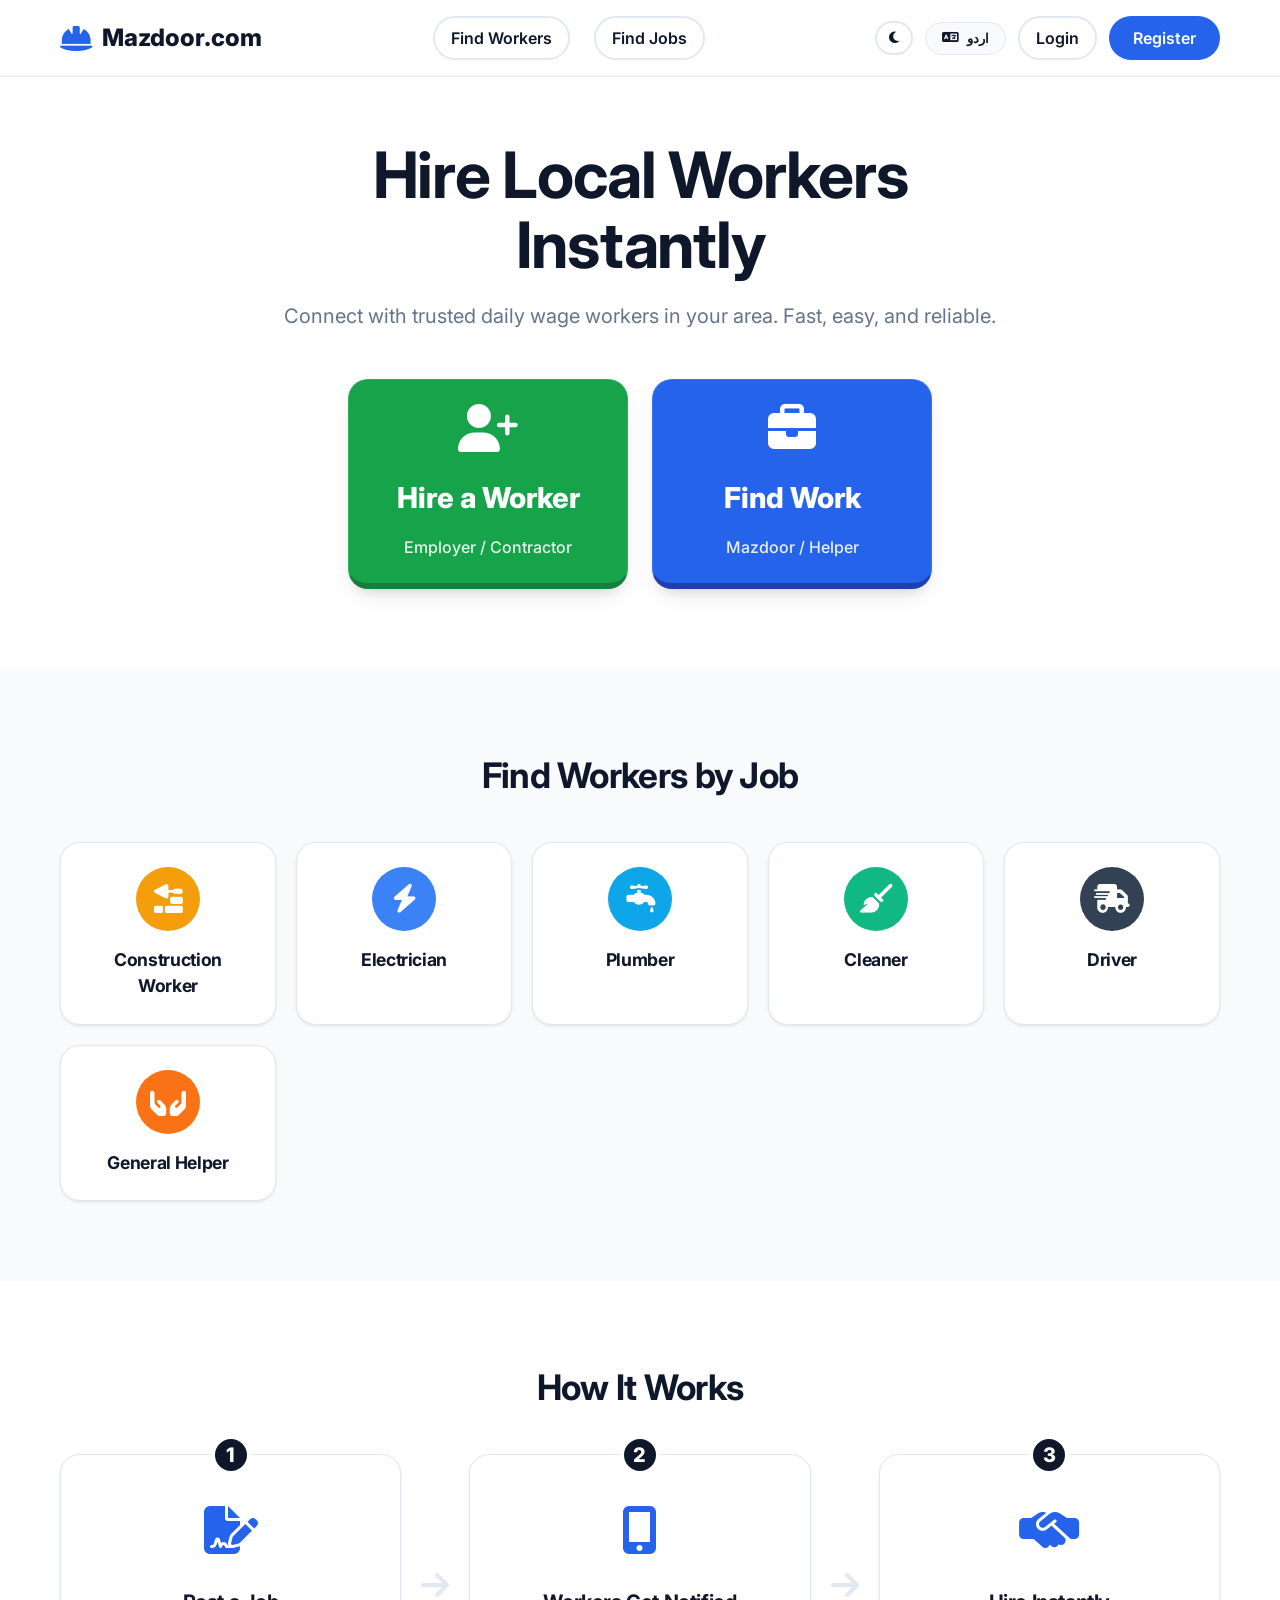
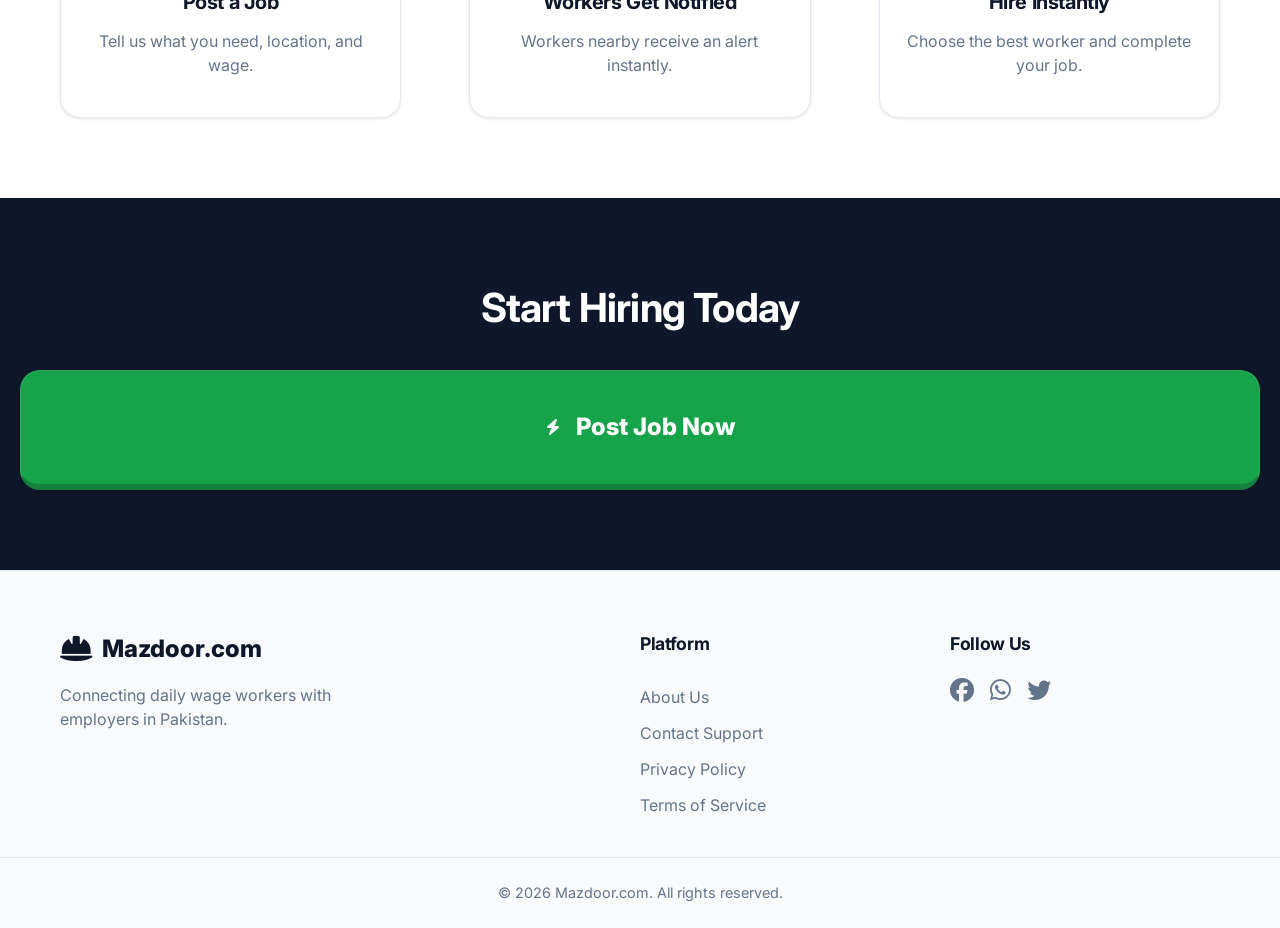
==== index.html @ 2efcf13f "Add files via upload" ====
<!DOCTYPE html>
<html lang="en">
<head>
    <meta charset="UTF-8">
    <meta name="viewport" content="width=device-width, initial-scale=1.0">
    <title>Mazdoor.com - Hire Local Workers Instantly</title>
    <!-- Google Fonts -->
    <link href="https://fonts.googleapis.com/css2?family=Inter:wght@400;500;600;700;800&family=Noto+Nastaliq+Urdu:wght@400;700&display=swap" rel="stylesheet">
    <!-- FontAwesome for Icons -->
    <link rel="stylesheet" href="https://cdnjs.cloudflare.com/ajax/libs/font-awesome/6.4.0/css/all.min.css">
    <!-- Custom CSS -->
    <link rel="stylesheet" href="styles.css">
</head>
<body>

    <!-- Top Navigation -->
    <nav class="navbar">
        <div class="nav-container">
            <a href="index.html" class="logo">
                <i class="fa-solid fa-helmet-safety text-primary"></i>
                <span data-en="Mazdoor.com" data-ur="مزدور ڈاٹ کام">Mazdoor.com</span>
            </a>
            
            <div class="nav-links">
                <a href="#categories" class="nav-item" data-en="Find Workers" data-ur="مزدور تلاش کریں">Find Workers</a>
                <a href="#how-it-works" class="nav-item" data-en="Find Jobs" data-ur="کام تلاش کریں">Find Jobs</a>
            </div>

            <div class="nav-actions">
                <button id="themeToggle" class="btn btn-outline" title="Toggle Dark/Light Mode" style="padding: 8px 12px;"><i class="fa-solid fa-moon"></i></button>
                <button id="langToggle" class="btn btn-lang" title="Switch Language"><i class="fa-solid fa-language"></i> <span id="langText">اردو</span></button>
                <a href="login.html" class="btn btn-outline" data-en="Login" data-ur="لاگ ان">Login</a>
                <a href="login.html#register" class="btn btn-primary d-none-mobile" data-en="Register" data-ur="رجسٹر کریں">Register</a>
            </div>
            
            <!-- Mobile Menu Toggle -->
            <button class="mobile-menu-btn" aria-label="Menu">
                <i class="fa-solid fa-bars"></i>
            </button>
        </div>
    </nav>

    <main>
        <!-- Hero Section -->
        <section class="hero">
            <div class="hero-container text-center">
                <h1 class="hero-title" data-en="Hire Local Workers Instantly" data-ur="مقامی مزدور فوری طور پر حاصل کریں">Hire Local Workers Instantly</h1>
                <p class="hero-subtitle" data-en="Connect with trusted daily wage workers in your area. Fast, easy, and reliable." data-ur="اپنے علاقے میں قابل اعتماد روزمرہ اجرت والے کارکنوں سے جڑیں۔ تیز، آسان اور قابل اعتماد۔">Connect with trusted daily wage workers in your area. Fast, easy, and reliable.</p>
                
                <div class="hero-buttons">
                    <a href="post-job.html" class="btn btn-massive btn-success">
                        <i class="fa-solid fa-user-plus icon-large"></i>
                        <span data-en="Hire a Worker" data-ur="مزدور کی خدمات حاصل کریں">Hire a Worker</span>
                        <small data-en="Employer / Contractor" data-ur="آجر / ٹھیکیدار">Employer / Contractor</small>
                    </a>
                    
                    <a href="worker-dashboard.html" class="btn btn-massive btn-primary-blue">
                        <i class="fa-solid fa-briefcase icon-large"></i>
                        <span data-en="Find Work" data-ur="کام تلاش کریں">Find Work</span>
                        <small data-en="Mazdoor / Helper" data-ur="مزدور / مددگار">Mazdoor / Helper</small>
                    </a>
                </div>
            </div>
            
            <!-- Subtle background decoration -->
            <div class="hero-bg-shape"></div>
        </section>

        <!-- Categories Section -->
        <section id="categories" class="section bg-light">
            <div class="section-container">
                <h2 class="section-title text-center" data-en="Find Workers by Job" data-ur="کام کے لحاظ سے مزدور تلاش کریں">Find Workers by Job</h2>
                
                <div class="category-grid">
                    <div class="category-card">
                        <div class="cat-icon bg-yellow"><i class="fa-solid fa-trowel-bricks"></i></div>
                        <h3 data-en="Construction Worker" data-ur="تعمیراتی کارکن">Construction Worker</h3>
                    </div>
                    
                    <div class="category-card">
                        <div class="cat-icon bg-blue"><i class="fa-solid fa-bolt"></i></div>
                        <h3 data-en="Electrician" data-ur="الیکٹریشن">Electrician</h3>
                    </div>
                    
                    <div class="category-card">
                        <div class="cat-icon bg-water"><i class="fa-solid fa-faucet-drip"></i></div>
                        <h3 data-en="Plumber" data-ur="پلمبر">Plumber</h3>
                    </div>
                    
                    <div class="category-card">
                        <div class="cat-icon bg-green"><i class="fa-solid fa-broom"></i></div>
                        <h3 data-en="Cleaner" data-ur="صفائی والا">Cleaner</h3>
                    </div>
                    
                    <div class="category-card">
                        <div class="cat-icon bg-dark"><i class="fa-solid fa-truck-fast"></i></div>
                        <h3 data-en="Driver" data-ur="ڈرائیور">Driver</h3>
                    </div>
                    
                    <div class="category-card">
                        <div class="cat-icon bg-orange"><i class="fa-solid fa-hands-holding"></i></div>
                        <h3 data-en="General Helper" data-ur="مددگار">General Helper</h3>
                    </div>
                </div>
            </div>
        </section>

        <!-- How It Works Section -->
        <section id="how-it-works" class="section">
            <div class="section-container">
                <h2 class="section-title text-center" data-en="How It Works" data-ur="یہ کیسے کام کرتا ہے">How It Works</h2>
                
                <div class="steps-grid">
                    <div class="step-card">
                        <div class="step-number">1</div>
                        <div class="step-icon"><i class="fa-solid fa-file-signature"></i></div>
                        <h3 data-en="Post a Job" data-ur="ملازمت پوسٹ کریں">Post a Job</h3>
                        <p data-en="Tell us what you need, location, and wage." data-ur="ہمیں بتائیں کہ آپ کو کیا ضرورت ہے، مقام اور اجرت۔">Tell us what you need, location, and wage.</p>
                    </div>
                    
                    <div class="step-arrow d-none-mobile"><i class="fa-solid fa-arrow-right"></i></div>
                    
                    <div class="step-card">
                        <div class="step-number">2</div>
                        <div class="step-icon"><i class="fa-solid fa-mobile-screen-button"></i></div>
                        <h3 data-en="Workers Get Notified" data-ur="مزدوروں کو اطلاع مل جائے گی">Workers Get Notified</h3>
                        <p data-en="Workers nearby receive an alert instantly." data-ur="قریبی کارکنوں کو فوری طور پر ایک الرٹ موصول ہوتا ہے۔">Workers nearby receive an alert instantly.</p>
                    </div>
                    
                    <div class="step-arrow d-none-mobile"><i class="fa-solid fa-arrow-right"></i></div>

                    <div class="step-card">
                        <div class="step-number">3</div>
                        <div class="step-icon"><i class="fa-solid fa-handshake-simple"></i></div>
                        <h3 data-en="Hire Instantly" data-ur="فوری طور پر ملازمت پر رکھیں">Hire Instantly</h3>
                        <p data-en="Choose the best worker and complete your job." data-ur="بہترین کارکن کا انتخاب کریں اور اپنا کام مکمل کریں۔">Choose the best worker and complete your job.</p>
                    </div>
                </div>
            </div>
        </section>
        
        <!-- Call to Action -->
        <section class="cta-section text-center">
            <h2 class="cta-title" data-en="Start Hiring Today" data-ur="آج ہی بھرتی شروع کریں">Start Hiring Today</h2>
            <a href="post-job.html" class="btn btn-massive btn-success no-subtext">
                <i class="fa-solid fa-bolt"></i>
                <span data-en="Post Job Now" data-ur="ابھی ملازمت پوسٹ کریں">Post Job Now</span>
            </a>
        </section>

    </main>

    <!-- Footer -->
    <footer class="footer">
        <div class="footer-container">
            <div class="footer-brand">
                <div class="logo">
                    <i class="fa-solid fa-helmet-safety"></i>
                    <span data-en="Mazdoor.com" data-ur="مزدور ڈاٹ کام">Mazdoor.com</span>
                </div>
                <p data-en="Connecting daily wage workers with employers in Pakistan." data-ur="پاکستان میں روزمرہ اجرت والے کارکنوں کو آجروں سے جوڑنا۔">Connecting daily wage workers with employers in Pakistan.</p>
            </div>
            
            <div class="footer-links">
                <h4 data-en="Platform" data-ur="پلیٹ فارم">Platform</h4>
                <a href="#" data-en="About Us" data-ur="ہمارے بارے میں">About Us</a>
                <a href="#" data-en="Contact Support" data-ur="ہم سے رابطہ کریں">Contact Support</a>
                <a href="#" data-en="Privacy Policy" data-ur="رازداری کی پالیسی">Privacy Policy</a>
                <a href="#" data-en="Terms of Service" data-ur="سروس کی شرائط">Terms of Service</a>
            </div>
            
            <div class="footer-social">
                <h4 data-en="Follow Us" data-ur="ہمیں فالو کریں">Follow Us</h4>
                <div class="social-icons">
                    <a href="#"><i class="fa-brands fa-facebook"></i></a>
                    <a href="#"><i class="fa-brands fa-whatsapp"></i></a>
                    <a href="#"><i class="fa-brands fa-twitter"></i></a>
                </div>
            </div>
        </div>
        <div class="footer-bottom text-center">
            <p data-en="&copy; 2026 Mazdoor.com. All rights reserved." data-ur="&copy; 2026 مزدور ڈاٹ کام. جملہ حقوق محفوظ ہیں۔">&copy; 2026 Mazdoor.com. All rights reserved.</p>
        </div>
    </footer>

    <script src="script.js"></script>
</body>
</html>
---- styles.css ----
:root {
    /* Colors tailored for Mazdoor.com */
    --primary: #2563EB; /* Blue for workers */
    --primary-dark: #1E40AF;
    --success: #16A34A; /* Green for employers/hiring */
    --success-hover: #15803D;
    --warning: #F59E0B;
    --danger: #DC2626;
    
    --bg-main: #FFFFFF;
    --bg-light: #F8FAFC;
    --bg-card: #FFFFFF;
    
    --text-dark: #0F172A;
    --text-muted: #64748B;
    --border-color: #E2E8F0;

    /* Spacing & Sizes */
    --radius-md: 12px;
    --radius-lg: 20px;
    --radius-pill: 9999px;
    
    --shadow-sm: 0 1px 3px rgba(0,0,0,0.1);
    --shadow-md: 0 4px 6px -1px rgba(0,0,0,0.1);
    --shadow-lg: 0 10px 15px -3px rgba(0,0,0,0.1);
    
    /* Typography */
    --font-main: 'Inter', sans-serif;
}

body.dark-mode {
    --bg-main: #0F172A;
    --bg-light: #1E293B;
    --bg-card: #1E293B;
    
    --text-dark: #F8FAFC;
    --text-muted: #94A3B8;
    --border-color: #334155;
}

* { margin: 0; padding: 0; box-sizing: border-box; }

body {
    font-family: var(--font-main);
    color: var(--text-dark);
    background-color: var(--bg-main);
    line-height: 1.5;
    -webkit-font-smoothing: antialiased;
}

/* Utilities */
.text-center { text-align: center; }
.text-primary { color: var(--primary); }
.bg-light { background-color: var(--bg-light); }

/* Language Specific */
.lang-ur {
    font-family: 'Noto Nastaliq Urdu', serif;
    font-size: 0.95em; /* Reduced from 1.1em to address user feedback on size */
}
.lang-ur .btn { font-family: 'Noto Nastaliq Urdu', serif; font-size: 1.05em; font-weight: 700; }
.lang-ur h1, .lang-ur h2, .lang-ur h3, .lang-ur h4 { font-family: 'Noto Nastaliq Urdu', serif; line-height: 1.5; }
.lang-ur p { line-height: 1.7; }

/* Typography */
h1, h2, h3, h4 { font-weight: 700; color: var(--text-dark); letter-spacing: -0.02em; }
p { color: var(--text-muted); }

/* Navigation */
.navbar {
    position: fixed; top: 0; width: 100%;
    background: var(--bg-main); border-bottom: 1px solid var(--border-color);
    z-index: 1000; padding: 16px 0;
    transition: background 0.3s, border-color 0.3s;
}
.nav-container {
    max-width: 1200px; margin: 0 auto; padding: 0 20px;
    display: flex; justify-content: space-between; align-items: center;
}
.logo {
    display: flex; align-items: center; gap: 10px;
    text-decoration: none; font-size: 1.5rem; font-weight: 800; color: var(--text-dark);
}
.logo i { font-size: 1.8rem; }

.nav-links { display: flex; gap: 24px; }
.nav-links .nav-item {
    text-decoration: none; color: var(--text-dark); font-weight: 600;
    padding: 8px 16px; border: 2px solid var(--border-color); border-radius: var(--radius-pill);
    transition: all 0.2s;
}
.nav-links .nav-item:hover { background: var(--bg-light); border-color: var(--primary); color: var(--primary); }
.nav-actions { display: flex; gap: 12px; align-items: center; }
.btn {
    display: inline-flex; align-items: center; justify-content: center; gap: 8px;
    text-decoration: none; font-weight: 600; border: none; cursor: pointer;
    border-radius: var(--radius-pill); transition: all 0.3s cubic-bezier(0.4, 0, 0.2, 1);
}
.btn:hover { transform: translateY(-2px); box-shadow: var(--shadow-md); }
.btn:active { transform: translateY(0); }

.btn-outline {
    background: transparent; border: 2px solid var(--border-color);
    padding: 8px 16px; color: var(--text-dark);
}
.btn-outline:hover { background: var(--bg-light); border-color: var(--text-muted); }

.btn-primary {
    background: var(--primary); color: white; padding: 10px 24px;
}
.btn-primary:hover { background: var(--primary-dark); }

.btn-lang {
    background: var(--bg-light); color: var(--text-dark); padding: 8px 16px; border: 1px solid var(--border-color);
}

.mobile-menu-btn {
    display: none; background: transparent; border: none;
    font-size: 1.5rem; cursor: pointer; color: var(--text-dark);
}

/* Sections */
.section { padding: 80px 0; }
.section-container { max-width: 1200px; margin: 0 auto; padding: 0 20px; }
.section-title { font-size: 2.2rem; margin-bottom: 40px; }

/* Hero Section */
.hero {
    padding-top: 140px; padding-bottom: 80px;
    position: relative; overflow: hidden;
}
.hero-container {
    max-width: 800px; margin: 0 auto; padding: 0 20px; z-index: 2; position: relative;
}
.hero-title { font-size: 4rem; line-height: 1.1; margin-bottom: 20px; }
.hero-subtitle { font-size: 1.25rem; font-weight: 400; margin-bottom: 48px; color: var(--text-muted); }

/* MASSIVE BUTTONS FOR MOBILE-FIRST WORKERS */
.hero-buttons {
    display: flex; justify-content: center; gap: 24px; flex-wrap: wrap;
}

.btn-massive {
    display: flex; flex-direction: column; align-items: center; justify-content: center;
    padding: 24px; min-width: 280px; min-height: 160px;
    border-radius: var(--radius-lg); text-decoration: none;
    box-shadow: 0 10px 25px -5px rgba(0,0,0,0.1), 0 8px 10px -6px rgba(0,0,0,0.1);
    transition: transform 0.2s, box-shadow 0.2s;
    border: 2px solid rgba(0,0,0,0.05); /* Added boundary */
}
.btn-massive:hover { transform: translateY(-4px); box-shadow: 0 20px 25px -5px rgba(0,0,0,0.1); border-color: rgba(0,0,0,0.1); }
.btn-massive:active { transform: translateY(2px); }

.icon-large { font-size: 3rem; margin-bottom: 16px; }
.btn-massive span { font-size: 1.8rem; font-weight: 800; }
.btn-massive small { font-size: 1rem; opacity: 0.9; margin-top: 8px; font-weight: 500; }

.btn-success { background-color: var(--success); color: white; border-bottom: 6px solid var(--success-hover); border-left: 1px solid rgba(255,255,255,0.1); border-right: 1px solid rgba(255,255,255,0.1); border-top: 1px solid rgba(255,255,255,0.1); }
.btn-success:hover { background-color: var(--success-hover); }
.btn-primary-blue { background-color: var(--primary); color: white; border-bottom: 6px solid var(--primary-dark); border-left: 1px solid rgba(255,255,255,0.1); border-right: 1px solid rgba(255,255,255,0.1); border-top: 1px solid rgba(255,255,255,0.1); }
.btn-primary-blue:hover { opacity: 0.9; }

.no-subtext { min-height: 120px; flex-direction: row; gap: 16px; }
.no-subtext span { font-size: 1.5rem; }
.no-subtext .icon-large { font-size: 2rem; margin-bottom: 0; }

/* Categories */
.category-grid {
    display: grid; grid-template-columns: repeat(auto-fill, minmax(180px, 1fr)); gap: 20px;
}
.category-card {
    background: var(--bg-card); border-radius: var(--radius-lg);
    padding: 24px; text-align: center; border: 1px solid var(--border-color);
    box-shadow: var(--shadow-sm); cursor: pointer; transition: all 0.2s;
}
.category-card:hover { transform: translateY(-3px); box-shadow: var(--shadow-md); border-color: var(--primary); }
.cat-icon {
    width: 64px; height: 64px; border-radius: 50%;
    display: flex; align-items: center; justify-content: center;
    font-size: 1.8rem; margin: 0 auto 16px auto; color: white;
}
.bg-yellow { background: #F59E0B; }
.bg-blue { background: #3B82F6; }
.bg-water { background: #0EA5E9; }
.bg-green { background: #10B981; }
.bg-dark { background: #334155; }
.bg-orange { background: #F97316; }

.category-card h3 { font-size: 1.1rem; }

/* How It Works */
.steps-grid {
    display: flex; justify-content: space-between; align-items: center; gap: 20px;
}
.step-card {
    flex: 1; text-align: center; position: relative;
    background: var(--bg-card); padding: 40px 24px; border-radius: var(--radius-lg);
    border: 1px solid var(--border-color); box-shadow: var(--shadow-sm);
}
.step-number {
    position: absolute; top: -20px; left: 50%; transform: translateX(-50%);
    width: 40px; height: 40px; background: var(--text-dark); color: var(--bg-main);
    border-radius: 50%; display: flex; align-items: center; justify-content: center;
    font-size: 1.25rem; font-weight: 800; border: 4px solid var(--bg-card);
}
.step-icon { font-size: 3rem; color: var(--primary); margin-bottom: 20px; }
.step-card h3 { font-size: 1.25rem; margin-bottom: 12px; }
.step-arrow { font-size: 2rem; color: var(--border-color); }

/* CTA */
.cta-section { background: var(--text-dark); color: white; padding: 80px 20px; }
.cta-title { color: white; margin-bottom: 32px; font-size: 2.5rem; }

/* Footer */
.footer { background: var(--bg-light); border-top: 1px solid var(--border-color); padding: 60px 0 0 0; }
.footer-container { max-width: 1200px; margin: 0 auto; padding: 0 20px; display: grid; grid-template-columns: 2fr 1fr 1fr; gap: 40px; }
.footer-brand p { margin-top: 16px; max-width: 300px; }
.footer-links { display: flex; flex-direction: column; gap: 12px; }
.footer-links h4, .footer-social h4 { margin-bottom: 16px; font-size: 1.1rem; }
.footer-links a { color: var(--text-muted); text-decoration: none; }
.footer-links a:hover { color: var(--primary); }
.social-icons { display: flex; gap: 16px; }
.social-icons a { font-size: 1.5rem; color: var(--text-muted); }
.social-icons a:hover { color: var(--primary); }
.footer-bottom { border-top: 1px solid var(--border-color); margin-top: 40px; padding: 24px 0; font-size: 0.9rem; color: var(--text-muted); }

/* MOBILE RESPONSIVE DESIGN (CRITICAL FOR MAZDOOR.COM) */
@media (max-width: 768px) {
    .nav-links, .nav-actions .d-none-mobile { display: none; }
    .mobile-menu-btn { display: block; }
    
    .hero-title { font-size: 2.5rem; }
    .hero-subtitle { font-size: 1.1rem; margin-bottom: 32px; }
    
    .btn-massive { width: 100%; min-width: unset; padding: 20px 16px; }
    
    .steps-grid { flex-direction: column; gap: 40px; }
    .d-none-mobile { display: none; }
    
    .footer-container { grid-template-columns: 1fr; gap: 32px; text-align: center; }
    .footer-brand .logo, .social-icons { justify-content: center; }
    .footer-brand p { margin: 16px auto; }
}

/* Modals */
.modal-overlay {
    position: fixed; top: 0; left: 0; width: 100%; height: 100%;
    background: rgba(15, 23, 42, 0.6); backdrop-filter: blur(8px);
    display: none; align-items: center; justify-content: center;
    z-index: 2000; padding: 16px;
}
.modal-overlay.active { display: flex; animation: fadeIn 0.3s ease; }

@keyframes fadeIn {
    from { opacity: 0; }
    to { opacity: 1; }
}

.modal-content {
    background: var(--bg-card); padding: 40px; border-radius: 24px;
    width: 100%; max-width: 520px; position: relative;
    box-shadow: 0 25px 50px -12px rgba(0, 0, 0, 0.25);
    border: 1px solid var(--border-color);
    transform: translateY(20px);
    transition: transform 0.3s ease;
}
.modal-overlay.active .modal-content { transform: translateY(0); }

.modal-close {
    position: absolute; top: 20px; right: 20px; 
    width: 40px; height: 40px; border-radius: 50%;
    background: var(--bg-light); border: none;
    display: flex; align-items: center; justify-content: center;
    font-size: 1.25rem; cursor: pointer; color: var(--text-dark);
    transition: all 0.2s;
}
.modal-close:hover { background: var(--border-color); color: var(--danger); transform: rotate(90deg); }

.modal-header { margin-bottom: 24px; text-align: center; }
.modal-header h3 { font-size: 1.8rem; letter-spacing: -0.01em; }

.modal-body { margin-bottom: 24px; }
.modal-body p { margin-bottom: 20px; text-align: center; }

.payment-sum-card {
    background: var(--bg-light); padding: 20px; border-radius: 16px;
    margin-bottom: 24px; border: 1px solid var(--border-color);
}
.payment-sum-row { display: flex; justify-content: space-between; margin-top: 12px; font-size: 1rem; }
.payment-total { 
    display: flex; justify-content: space-between; 
    font-size: 1.25rem; font-weight: 800; 
    margin-top: 20px; padding-top: 16px; 
    border-top: 2px dashed var(--border-color);
}

.payment-methods-grid {
    display: grid; grid-template-columns: repeat(3, 1fr); gap: 12px; margin-bottom: 24px;
}
.payment-method-btn {
    border: 2px solid var(--border-color); background: var(--bg-card);
    padding: 16px 8px; border-radius: 16px; display: flex; flex-direction: column;
    align-items: center; gap: 8px; cursor: pointer; transition: all 0.2s;
    font-weight: 600; font-size: 0.9rem;
}
.payment-method-btn i { font-size: 1.5rem; }
.payment-method-btn:hover { border-color: var(--primary); background: rgba(37, 99, 235, 0.05); }
.payment-method-btn.active { border-color: var(--primary); background: rgba(37, 99, 235, 0.1); color: var(--primary); }

.form-group { margin-bottom: 20px; }
.form-group label { display: block; margin-bottom: 8px; font-weight: 600; font-size: 0.9rem; color: var(--text-dark); }
.form-input {
    width: 100%; padding: 14px 16px; border: 2px solid var(--border-color);
    border-radius: 14px; font-family: var(--font-main);
    background: var(--bg-main); color: var(--text-dark);
    transition: all 0.2s; font-size: 1rem;
}
.form-input:focus { outline: none; border-color: var(--primary); box-shadow: 0 0 0 4px rgba(37, 99, 235, 0.1); }

.chat-messages {
    height: 350px; border: 1px solid var(--border-color); border-radius: 16px;
    padding: 20px; overflow-y: auto; margin-bottom: 20px; background: var(--bg-light);
    display: flex; flex-direction: column; gap: 16px;
}
.chat-msg {
    max-width: 85%; padding: 14px 18px; border-radius: 18px; font-size: 0.95rem; line-height: 1.4;
    position: relative;
}
.chat-msg.employer { 
    background: white; border: 1px solid var(--border-color); align-self: flex-start;
    border-bottom-left-radius: 4px;
}
.chat-msg.worker { 
    background: var(--primary); color: white; align-self: flex-end;
    border-bottom-right-radius: 4px;
    box-shadow: 0 4px 12px rgba(37, 99, 235, 0.2);
}
.chat-input-area { display: flex; gap: 12px; }
.chat-input-area input { flex: 1; }

/* Enhanced Job Card */
.job-card-worker {
    position: relative; overflow: hidden; transition: all 0.3s cubic-bezier(0.4, 0, 0.2, 1);
}
.job-card-worker:hover { transform: translateY(-4px); box-shadow: var(--shadow-lg); }

.badge-urgent {
    background: linear-gradient(135deg, #EF4444 0%, #B91C1C 100%);
    color: white; padding: 6px 12px; border-radius: 8px;
    font-size: 0.75rem; font-weight: 800; text-transform: uppercase; letter-spacing: 0.05em;
    box-shadow: 0 4px 12px rgba(239, 68, 68, 0.3);
}

.job-amount-highlight {
    font-size: 1.5rem; font-weight: 800; color: var(--success);
    display: block; margin-top: 4px;
}

.job-meta-tag {
    display: inline-flex; align-items: center; gap: 6px;
    background: var(--bg-light); padding: 6px 12px; border-radius: 10px;
    font-size: 0.85rem; font-weight: 500; color: var(--text-muted);
}
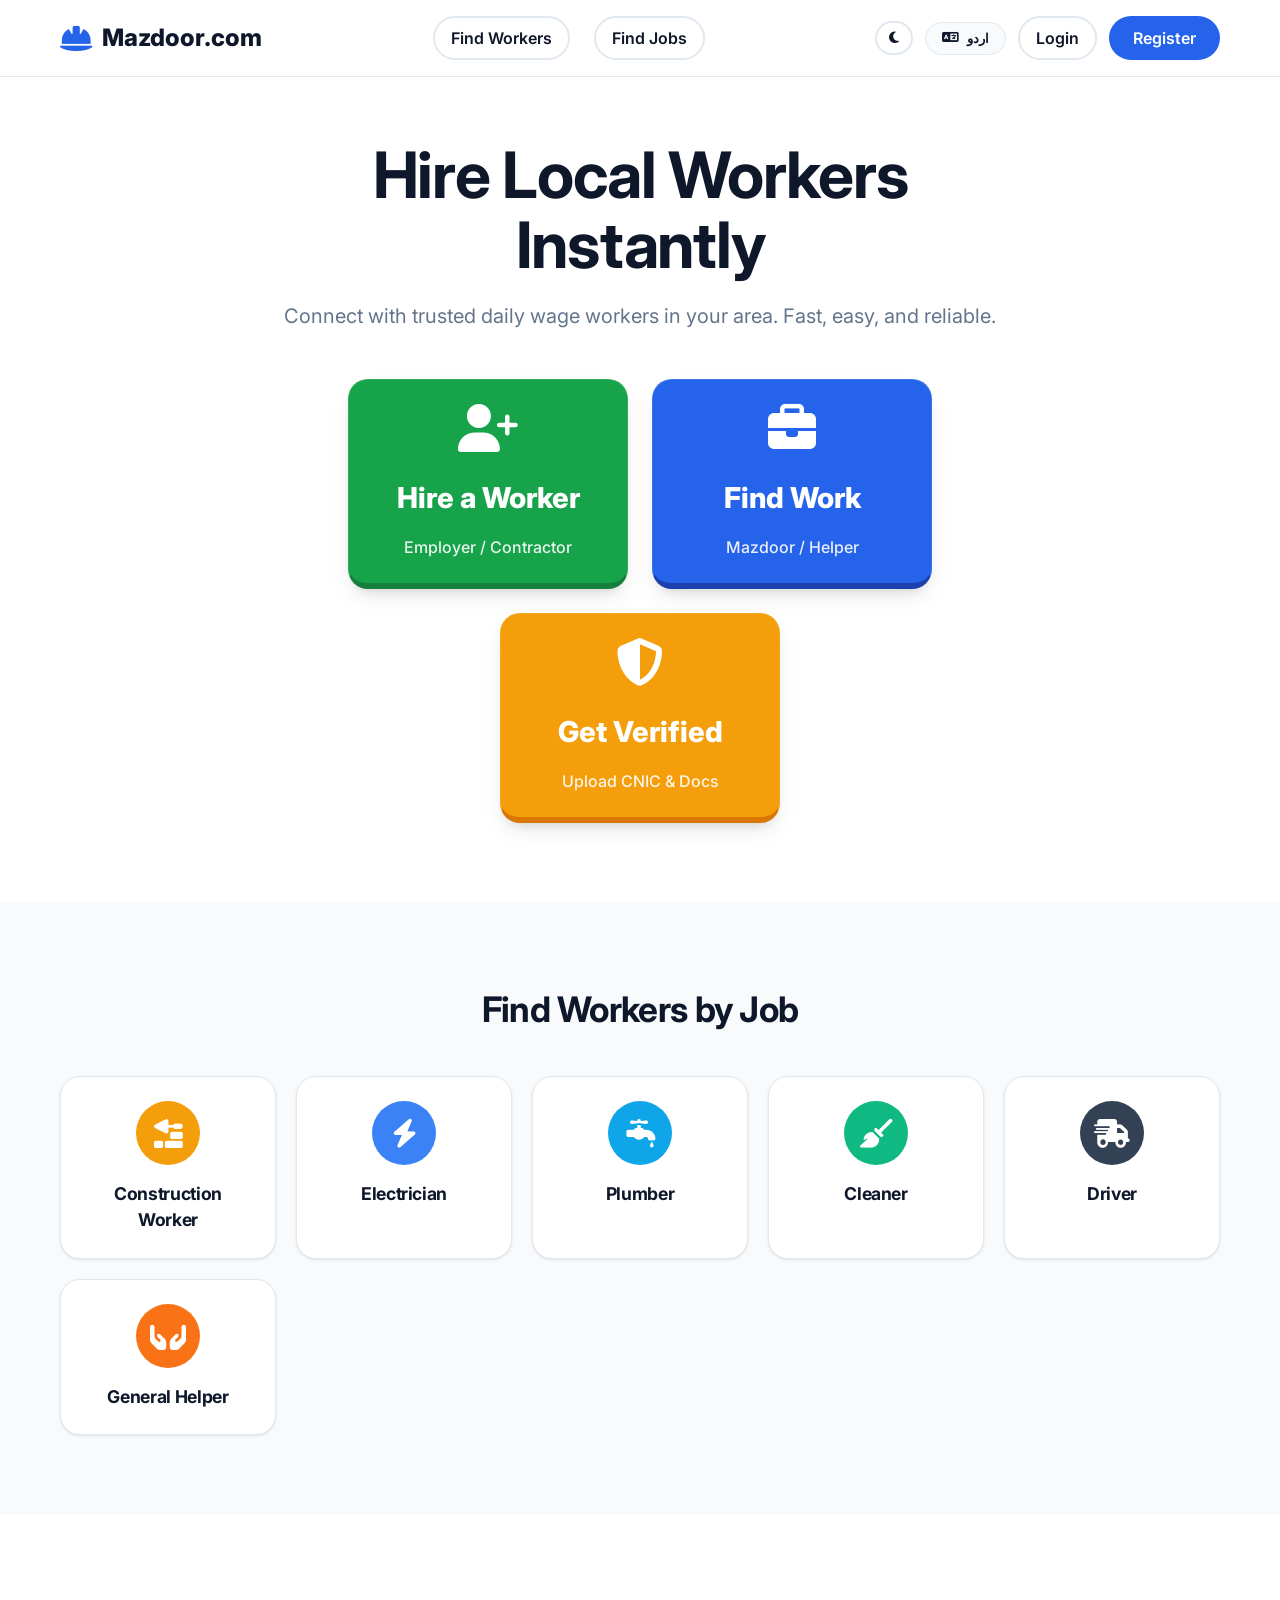
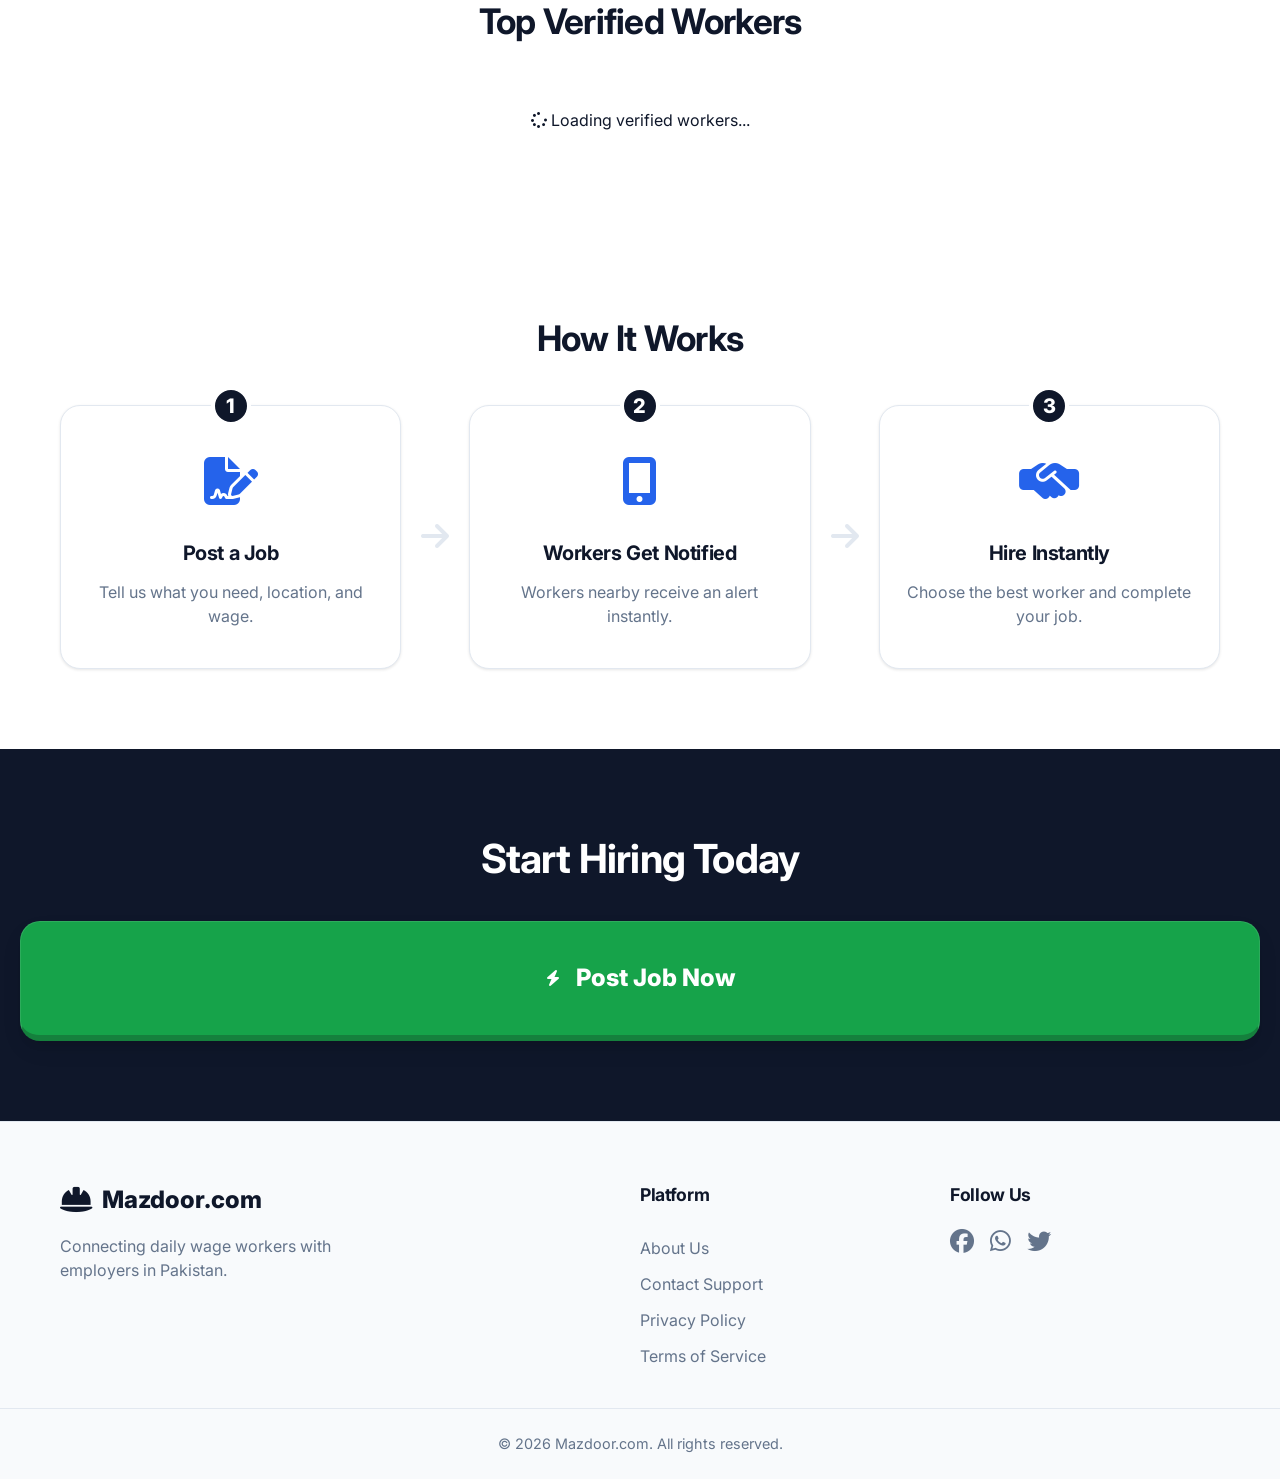
==== commit e13093d4: "Refactor navigation buttons and dropdown menu" ====
--- a/index.html
+++ b/index.html
@@ -1,4 +1,4 @@
-<!DOCTYPE html>
+                <!DOCTYPE html>
 <html lang="en">
 <head>
     <meta charset="UTF-8">
@@ -29,8 +29,36 @@
             <div class="nav-actions">
                 <button id="themeToggle" class="btn btn-outline" title="Toggle Dark/Light Mode" style="padding: 8px 12px;"><i class="fa-solid fa-moon"></i></button>
                 <button id="langToggle" class="btn btn-lang" title="Switch Language"><i class="fa-solid fa-language"></i> <span id="langText">اردو</span></button>
-                <a href="login.html" class="btn btn-outline" data-en="Login" data-ur="لاگ ان">Login</a>
-                <a href="login.html#register" class="btn btn-primary d-none-mobile" data-en="Register" data-ur="رجسٹر کریں">Register</a>
+                <a href="login.html" class="btn btn-outline" id="loginBtnNav" data-en="Login" data-ur="لاگ ان">Login</a>
+                <a href="login.html#register" class="btn btn-primary d-none-mobile" id="registerBtnNav" data-en="Register" data-ur="رجسٹر کریں">Register</a>
+                
+                <!-- Three Dots Menu (Hover Dropdown) -->
+                <div class="user-menu-container dropdown-hover" id="userMenuContainer" style="position: relative; display: none;">
+                    <button id="userMenuBtn" class="btn btn-outline" style="padding: 8px 12px; border: none; cursor: pointer;"><i class="fa-solid fa-ellipsis-vertical"></i></button>
+                    <div id="userMenuDropdown" class="user-dropdown dropdown-menu-content" style="display: none; position: absolute; right: 0; top: 100%; background: white; border-radius: 8px; box-shadow: 0 4px 12px rgba(0,0,0,0.15); width: 150px; z-index: 9999; margin-top: 4px; border: 1px solid #eee;">
+                        <a href="#" data-action="logout" style="display: block; padding: 12px 16px; color: #dc3545; text-decoration: none; font-weight: 500; text-align: left; transition: background 0.2s;"><i class="fa-solid fa-arrow-right-from-bracket" style="margin-right: 8px;"></i> Logout</a>
+                    </div>
+                </div>
+                
+                <style>
+                    /* Dropdown hover logic */
+                    .dropdown-hover:hover .dropdown-menu-content {
+                        display: block !important;
+                    }
+                    .dropdown-menu-content::before {
+                        content: '';
+                        position: absolute;
+                        top: -10px;
+                        left: 0;
+                        right: 0;
+                        height: 10px;
+                        background: transparent;
+                    }
+                    #logoutBtn:hover {
+                        background-color: #fff5f5;
+                        border-radius: 8px;
+                    }
+                </style>
             </div>
             
             <!-- Mobile Menu Toggle -->
@@ -59,6 +87,12 @@
                         <span data-en="Find Work" data-ur="کام تلاش کریں">Find Work</span>
                         <small data-en="Mazdoor / Helper" data-ur="مزدور / مددگار">Mazdoor / Helper</small>
                     </a>
+
+                    <a href="verification-form.html" class="btn btn-massive" style="background-color: #F59E0B; color: white; border-bottom: 6px solid #D97706; border-left: 1px solid rgba(255,255,255,0.1); border-right: 1px solid rgba(255,255,255,0.1); border-top: 1px solid rgba(255,255,255,0.1);">
+                        <i class="fa-solid fa-shield-halved icon-large"></i>
+                        <span data-en="Get Verified" data-ur="توثیق حاصل کریں">Get Verified</span>
+                        <small data-en="Upload CNIC & Docs" data-ur="شناختی کارڈ اور دستاویزات اپ لوڈ کریں">Upload CNIC & Docs</small>
+                    </a>
                 </div>
             </div>
             
@@ -100,6 +134,20 @@
                     <div class="category-card">
                         <div class="cat-icon bg-orange"><i class="fa-solid fa-hands-holding"></i></div>
                         <h3 data-en="General Helper" data-ur="مددگار">General Helper</h3>
+                    </div>
+                </div>
+            </div>
+        </section>
+
+        <!-- Verified Workers Section -->
+        <section id="verified-workers" class="section">
+            <div class="section-container">
+                <h2 class="section-title text-center" data-en="Top Verified Workers" data-ur="تصدیق شدہ مزدور">Top Verified Workers</h2>
+                
+                <div class="category-grid" id="verifiedWorkersList">
+                    <!-- Dynamic workers will be loaded here from backend -->
+                    <div style="text-align: center; grid-column: 1 / -1; padding: 20px;">
+                        <i class="fa-solid fa-spinner fa-spin"></i> Loading verified workers...
                     </div>
                 </div>
             </div>
@@ -185,4 +233,4 @@
 
     <script src="script.js"></script>
 </body>
-</html>+</html>
